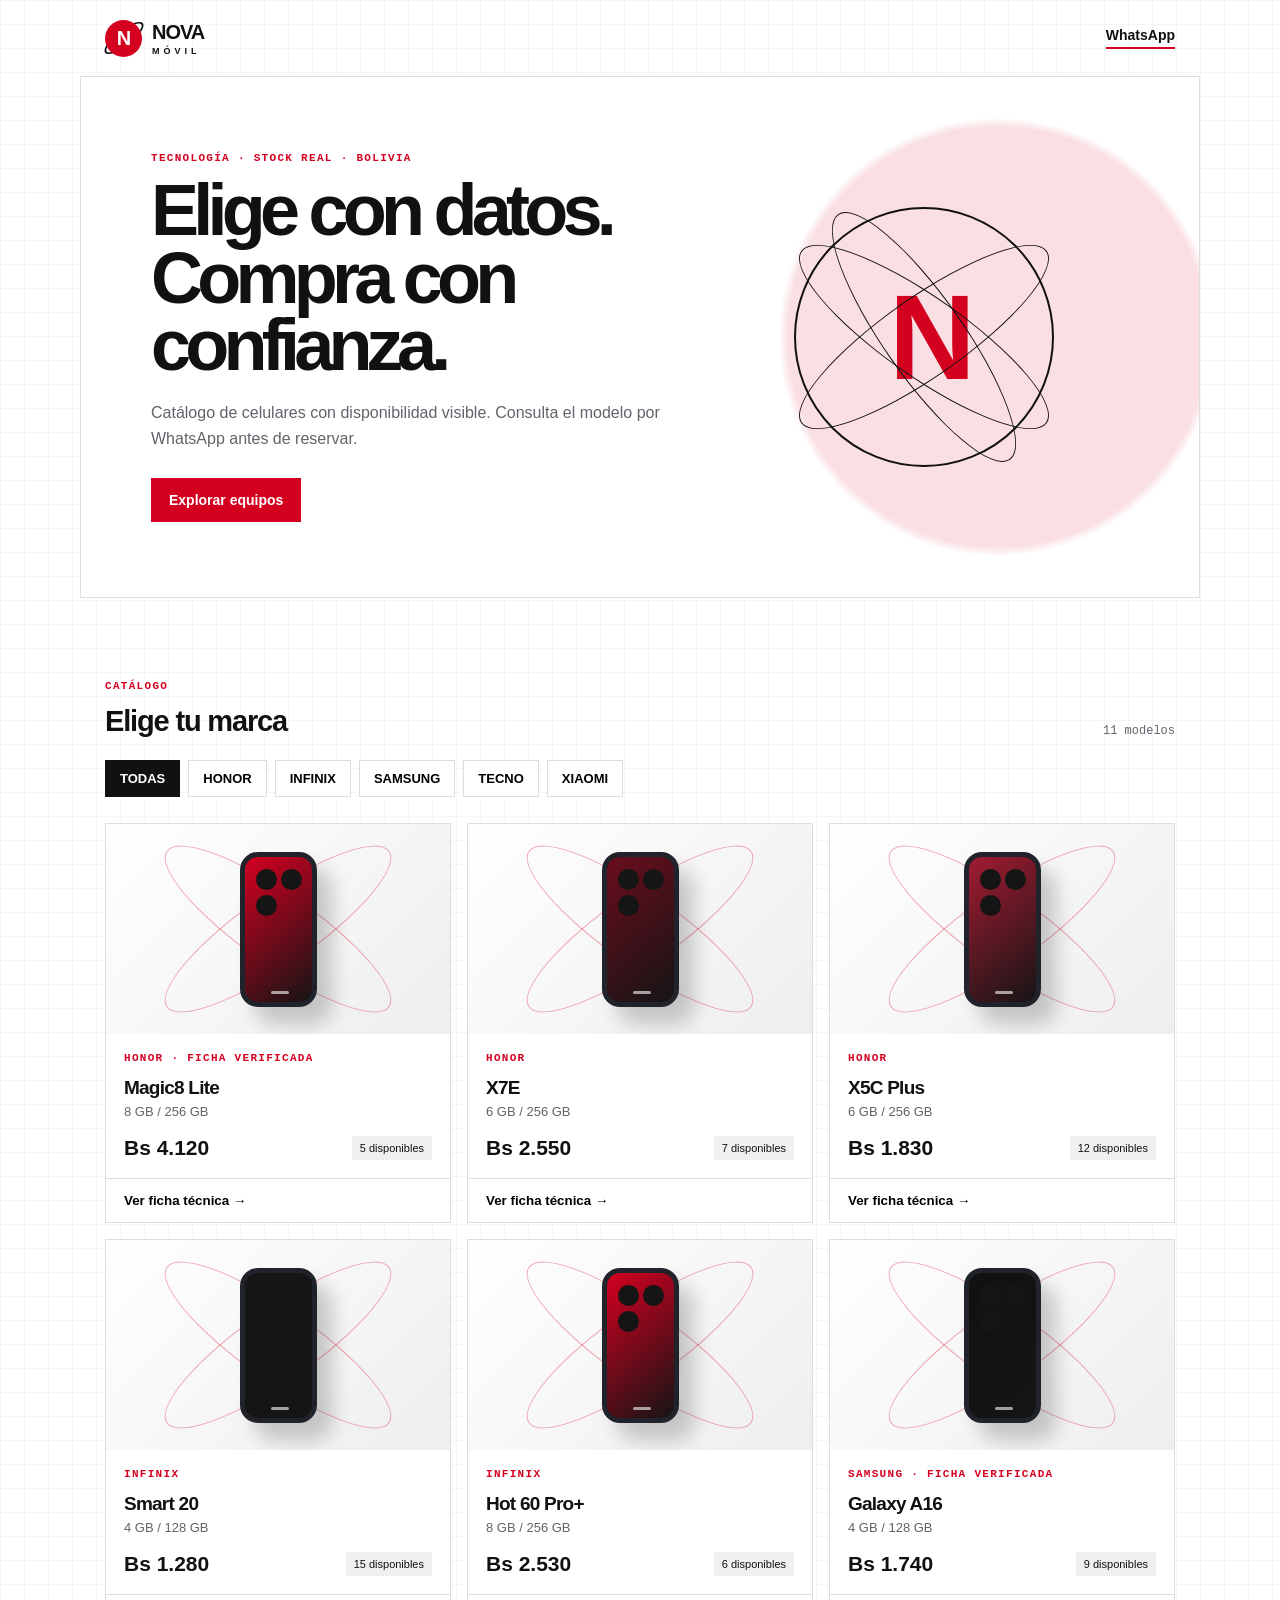
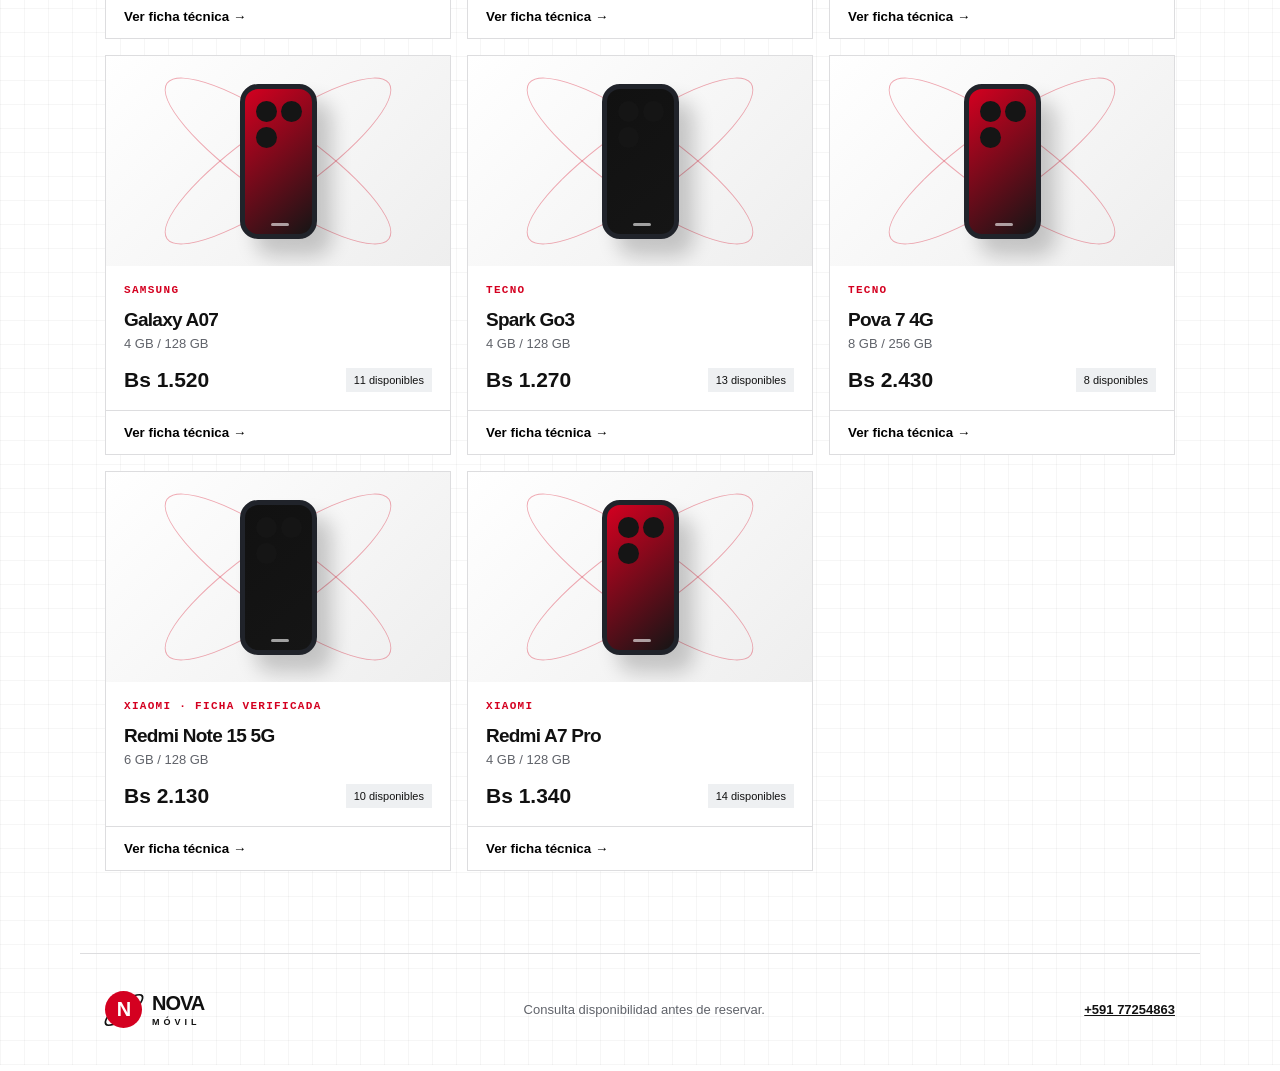
==== index.html @ 31863887 "Add files via upload" ====
<!doctype html>
<html lang="es">
<head>
  <meta charset="utf-8"><meta name="viewport" content="width=device-width,initial-scale=1">
  <title>NOVA MÓVIL | Tecnología medida al detalle</title>
  <meta name="description" content="Celulares disponibles en NOVA MÓVIL. Consulta stock real por WhatsApp.">
  <link rel="stylesheet" href="styles.css">
</head>
<body>
  <header class="top"><a class="logo" href="#inicio" aria-label="NOVA MÓVIL inicio"><b>N</b><span>NOVA <i>MÓVIL</i></span></a><a class="top-whatsapp" href="https://wa.me/59177254863?text=Hola%2C%20quiero%20consultar%20por%20un%20celular." target="_blank" rel="noopener">WhatsApp</a></header>
  <main id="inicio">
    <section class="hero"><div><p class="eyebrow">TECNOLOGÍA · STOCK REAL · BOLIVIA</p><h1>Elige con datos.<br>Compra con confianza.</h1><p class="lede">Catálogo de celulares con disponibilidad visible. Consulta el modelo por WhatsApp antes de reservar.</p><a class="button red" href="#catalogo">Explorar equipos</a></div><div class="hero-orbit" aria-hidden="true"><span>N</span><i></i><i></i><i></i></div></section>
    <section id="catalogo" class="catalog"><div class="section-head"><div><p class="eyebrow">CATÁLOGO</p><h2>Elige tu marca</h2></div><span id="resultCount"></span></div><nav id="brandTabs" class="brands" aria-label="Marcas disponibles"></nav><div id="products" class="products" aria-live="polite"></div></section>
  </main>
  <dialog id="productDialog"><button class="close" id="closeDialog" aria-label="Cerrar ficha">×</button><div id="dialogContent"></div></dialog>
  <footer><a class="logo" href="#inicio"><b>N</b><span>NOVA <i>MÓVIL</i></span></a><p>Consulta disponibilidad antes de reservar.</p><a href="https://wa.me/59177254863" target="_blank" rel="noopener">+591 77254863</a></footer>
  <script src="app.js"></script>
</body>
</html>
---- styles.css ----
:root{--red:#d40020;--ink:#111;--muted:#60636a;--line:#dddddf;--paper:#f5f5f5}*{box-sizing:border-box}html{scroll-behavior:smooth}body{margin:0;font-family:Arial,Helvetica,sans-serif;color:var(--ink);background:linear-gradient(#00000009 1px,transparent 1px),linear-gradient(90deg,#00000009 1px,transparent 1px),#fff;background-size:24px 24px}.top,main,footer{max-width:1120px;margin:auto}.top{height:76px;display:flex;align-items:center;justify-content:space-between;padding:0 25px}.logo{display:flex;gap:10px;align-items:center;text-decoration:none;color:var(--ink);font-weight:900;letter-spacing:-1px}.logo b{height:37px;width:37px;border-radius:50%;display:grid;place-items:center;background:var(--red);color:#fff;font-size:20px;position:relative}.logo b:after{content:"";position:absolute;width:44px;height:12px;border:2px solid var(--ink);border-radius:50%;transform:rotate(-38deg);z-index:-1}.logo span{font-size:20px}.logo i{display:block;font-size:9px;font-style:normal;letter-spacing:4px;margin-top:2px}.top-whatsapp{color:var(--ink);font-size:14px;font-weight:bold;text-decoration:none;border-bottom:2px solid var(--red);padding-bottom:4px}.hero{min-height:465px;padding:75px 70px;display:grid;grid-template-columns:1fr .72fr;align-items:center;overflow:hidden;background:radial-gradient(circle at 82% 50%,#d4002020 0 22%,transparent 23%),#fff;border:1px solid var(--line)}.eyebrow{font:700 11px monospace;letter-spacing:1.3px;color:var(--red);margin:0 0 13px}h1{font-size:clamp(39px,6vw,72px);letter-spacing:-.08em;line-height:.94;margin:0 0 20px}h2{font-size:29px;letter-spacing:-.04em;margin:0}.lede{max-width:520px;line-height:1.6;color:var(--muted);margin:0 0 27px}.button{display:inline-block;border:0;padding:14px 18px;text-decoration:none;font-size:14px;font-weight:800}.red{background:var(--red);color:#fff}.hero-orbit{height:260px;width:260px;margin:auto;border:2px solid #111;border-radius:50%;display:grid;place-items:center;position:relative}.hero-orbit span{font-size:120px;color:var(--red);font-weight:900;letter-spacing:-16px}.hero-orbit i{position:absolute;border:1px solid #111;border-radius:50%;width:300px;height:80px;transform:rotate(-35deg)}.hero-orbit i:nth-of-type(2){transform:rotate(35deg)}.hero-orbit i:nth-of-type(3){width:80px;height:300px}.catalog{padding:82px 25px}.section-head{display:flex;justify-content:space-between;align-items:end;margin-bottom:22px}.section-head span{font:12px monospace;color:var(--muted)}.brands{display:flex;flex-wrap:wrap;gap:8px;margin-bottom:26px}.brand{background:#fff;border:1px solid var(--line);padding:10px 14px;font-size:13px;font-weight:bold;cursor:pointer}.brand.active{background:#111;color:#fff;border-color:#111}.products{display:grid;grid-template-columns:repeat(3,1fr);gap:16px}.product{background:#fff;border:1px solid var(--line);display:flex;flex-direction:column}.phone-stage{height:210px;display:grid;place-items:center;background:linear-gradient(135deg,#fff,#eeeeee);position:relative;overflow:hidden}.phone-stage:before,.phone-stage:after{content:"";position:absolute;border:1px solid #d4002055;border-radius:50%;width:270px;height:70px;transform:rotate(-35deg)}.phone-stage:after{transform:rotate(35deg)}.phone{width:77px;height:155px;border:5px solid #20232a;border-radius:18px;background:linear-gradient(140deg,var(--a),#151515);z-index:1;box-shadow:15px 17px 20px #0003;position:relative}.phone:before{content:"";position:absolute;width:21px;height:21px;border-radius:50%;background:#151515;top:12px;left:11px;box-shadow:25px 0 #151515,0 26px #151515}.phone:after{content:"";position:absolute;bottom:8px;left:26px;width:18px;height:3px;border-radius:2px;background:#ffffff99}.product-info{padding:18px}.product-info h3{margin:5px 0;font-size:19px;letter-spacing:-.04em}.memory{font-size:13px;color:var(--muted);margin:0 0 17px}.price-stock{display:flex;align-items:center;justify-content:space-between;gap:10px}.price{font-size:21px;font-weight:900}.stock{font-size:11px;background:#eef0f2;padding:6px 8px}.stock.low{background:#ffe6e9;color:#a7001a}.stock.out{background:#111;color:#fff}.view{margin-top:auto;width:100%;background:#fff;border:0;border-top:1px solid var(--line);padding:14px 18px;text-align:left;font-weight:bold;cursor:pointer}.view:hover{background:#111;color:#fff}dialog{border:0;padding:0;max-width:780px;width:calc(100% - 32px);box-shadow:0 22px 70px #0006}dialog::backdrop{background:#0009}.close{position:absolute;right:12px;top:10px;border:0;background:#fff;font-size:28px;cursor:pointer;z-index:2}.detail{display:grid;grid-template-columns:.8fr 1.2fr}.detail-visual{min-height:460px;display:grid;place-items:center;background:linear-gradient(145deg,#171717,#4a101a);overflow:hidden}.detail-visual .phone{transform:scale(1.7)}.detail-copy{padding:42px}.detail-copy h2{font-size:39px;margin:5px 0 5px}.detail-copy .price{font-size:29px;margin:22px 0}.spec-grid{display:grid;grid-template-columns:1fr 1fr;gap:8px;margin:20px 0}.spec-grid div{background:var(--paper);border-left:3px solid var(--red);padding:10px}.spec-grid small{display:block;color:var(--muted);font:10px monospace;text-transform:uppercase;margin-bottom:4px}.spec-grid b{font-size:13px;line-height:1.25}.highlight{font-size:13px;border-left:3px solid var(--red);padding-left:10px;line-height:1.5}.notice{font-size:12px;color:#8e0016;line-height:1.5}.disabled{background:#bbb!important;pointer-events:none}footer{padding:35px 25px;display:flex;align-items:center;justify-content:space-between;border-top:1px solid var(--line);font-size:13px}footer p{color:var(--muted)}footer>a:last-child{color:var(--ink);font-weight:bold}@media(max-width:750px){.hero{padding:55px 25px;grid-template-columns:1fr;gap:48px}.hero-orbit{height:185px;width:185px}.hero-orbit span{font-size:84px}.hero-orbit i{width:220px}.hero-orbit i:nth-of-type(3){height:220px;width:60px}.products{grid-template-columns:1fr 1fr}.detail{grid-template-columns:1fr}.detail-visual{min-height:290px}.detail-copy{padding:27px}.detail-visual .phone{transform:scale(1.15)}}@media(max-width:430px){.products{grid-template-columns:1fr}.top{padding:0 16px}.top-whatsapp{font-size:12px}.catalog{padding:55px 16px}.spec-grid{grid-template-columns:1fr}footer{align-items:flex-start;gap:20px;flex-direction:column}}
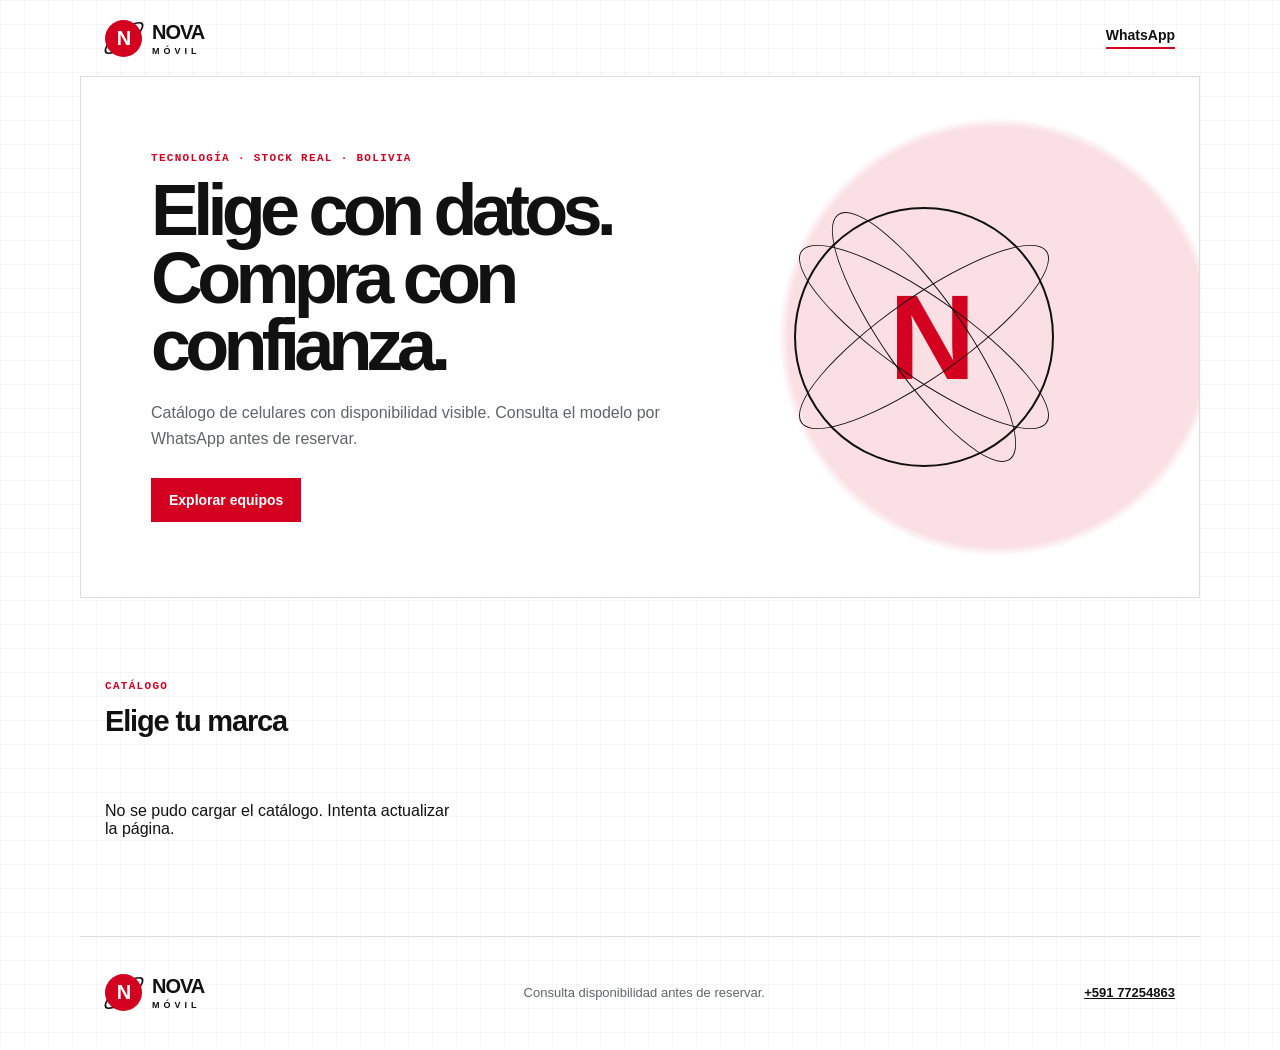
==== commit 0cb3e073: "Add files via upload" ====
--- a/index.html
+++ b/index.html
@@ -5,6 +5,7 @@
   <title>NOVA MÓVIL | Tecnología medida al detalle</title>
   <meta name="description" content="Celulares disponibles en NOVA MÓVIL. Consulta stock real por WhatsApp.">
   <link rel="stylesheet" href="styles.css">
+  <script src="https://identity.netlify.com/v1/netlify-identity-widget.js"></script>
 </head>
 <body>
   <header class="top"><a class="logo" href="#inicio" aria-label="NOVA MÓVIL inicio"><b>N</b><span>NOVA <i>MÓVIL</i></span></a><a class="top-whatsapp" href="https://wa.me/59177254863?text=Hola%2C%20quiero%20consultar%20por%20un%20celular." target="_blank" rel="noopener">WhatsApp</a></header>
@@ -15,5 +16,12 @@
   <dialog id="productDialog"><button class="close" id="closeDialog" aria-label="Cerrar ficha">×</button><div id="dialogContent"></div></dialog>
   <footer><a class="logo" href="#inicio"><b>N</b><span>NOVA <i>MÓVIL</i></span></a><p>Consulta disponibilidad antes de reservar.</p><a href="https://wa.me/59177254863" target="_blank" rel="noopener">+591 77254863</a></footer>
   <script src="app.js"></script>
+  <script>
+    if (window.netlifyIdentity) {
+      window.netlifyIdentity.on('init', function (user) {
+        if (!user) window.netlifyIdentity.on('login', function () { document.location.href = '/admin/'; });
+      });
+    }
+  </script>
 </body>
 </html>
--- a/styles.css
+++ b/styles.css
@@ -1 +1,2 @@
 :root{--red:#d40020;--ink:#111;--muted:#60636a;--line:#dddddf;--paper:#f5f5f5}*{box-sizing:border-box}html{scroll-behavior:smooth}body{margin:0;font-family:Arial,Helvetica,sans-serif;color:var(--ink);background:linear-gradient(#00000009 1px,transparent 1px),linear-gradient(90deg,#00000009 1px,transparent 1px),#fff;background-size:24px 24px}.top,main,footer{max-width:1120px;margin:auto}.top{height:76px;display:flex;align-items:center;justify-content:space-between;padding:0 25px}.logo{display:flex;gap:10px;align-items:center;text-decoration:none;color:var(--ink);font-weight:900;letter-spacing:-1px}.logo b{height:37px;width:37px;border-radius:50%;display:grid;place-items:center;background:var(--red);color:#fff;font-size:20px;position:relative}.logo b:after{content:"";position:absolute;width:44px;height:12px;border:2px solid var(--ink);border-radius:50%;transform:rotate(-38deg);z-index:-1}.logo span{font-size:20px}.logo i{display:block;font-size:9px;font-style:normal;letter-spacing:4px;margin-top:2px}.top-whatsapp{color:var(--ink);font-size:14px;font-weight:bold;text-decoration:none;border-bottom:2px solid var(--red);padding-bottom:4px}.hero{min-height:465px;padding:75px 70px;display:grid;grid-template-columns:1fr .72fr;align-items:center;overflow:hidden;background:radial-gradient(circle at 82% 50%,#d4002020 0 22%,transparent 23%),#fff;border:1px solid var(--line)}.eyebrow{font:700 11px monospace;letter-spacing:1.3px;color:var(--red);margin:0 0 13px}h1{font-size:clamp(39px,6vw,72px);letter-spacing:-.08em;line-height:.94;margin:0 0 20px}h2{font-size:29px;letter-spacing:-.04em;margin:0}.lede{max-width:520px;line-height:1.6;color:var(--muted);margin:0 0 27px}.button{display:inline-block;border:0;padding:14px 18px;text-decoration:none;font-size:14px;font-weight:800}.red{background:var(--red);color:#fff}.hero-orbit{height:260px;width:260px;margin:auto;border:2px solid #111;border-radius:50%;display:grid;place-items:center;position:relative}.hero-orbit span{font-size:120px;color:var(--red);font-weight:900;letter-spacing:-16px}.hero-orbit i{position:absolute;border:1px solid #111;border-radius:50%;width:300px;height:80px;transform:rotate(-35deg)}.hero-orbit i:nth-of-type(2){transform:rotate(35deg)}.hero-orbit i:nth-of-type(3){width:80px;height:300px}.catalog{padding:82px 25px}.section-head{display:flex;justify-content:space-between;align-items:end;margin-bottom:22px}.section-head span{font:12px monospace;color:var(--muted)}.brands{display:flex;flex-wrap:wrap;gap:8px;margin-bottom:26px}.brand{background:#fff;border:1px solid var(--line);padding:10px 14px;font-size:13px;font-weight:bold;cursor:pointer}.brand.active{background:#111;color:#fff;border-color:#111}.products{display:grid;grid-template-columns:repeat(3,1fr);gap:16px}.product{background:#fff;border:1px solid var(--line);display:flex;flex-direction:column}.phone-stage{height:210px;display:grid;place-items:center;background:linear-gradient(135deg,#fff,#eeeeee);position:relative;overflow:hidden}.phone-stage:before,.phone-stage:after{content:"";position:absolute;border:1px solid #d4002055;border-radius:50%;width:270px;height:70px;transform:rotate(-35deg)}.phone-stage:after{transform:rotate(35deg)}.phone{width:77px;height:155px;border:5px solid #20232a;border-radius:18px;background:linear-gradient(140deg,var(--a),#151515);z-index:1;box-shadow:15px 17px 20px #0003;position:relative}.phone:before{content:"";position:absolute;width:21px;height:21px;border-radius:50%;background:#151515;top:12px;left:11px;box-shadow:25px 0 #151515,0 26px #151515}.phone:after{content:"";position:absolute;bottom:8px;left:26px;width:18px;height:3px;border-radius:2px;background:#ffffff99}.product-info{padding:18px}.product-info h3{margin:5px 0;font-size:19px;letter-spacing:-.04em}.memory{font-size:13px;color:var(--muted);margin:0 0 17px}.price-stock{display:flex;align-items:center;justify-content:space-between;gap:10px}.price{font-size:21px;font-weight:900}.stock{font-size:11px;background:#eef0f2;padding:6px 8px}.stock.low{background:#ffe6e9;color:#a7001a}.stock.out{background:#111;color:#fff}.view{margin-top:auto;width:100%;background:#fff;border:0;border-top:1px solid var(--line);padding:14px 18px;text-align:left;font-weight:bold;cursor:pointer}.view:hover{background:#111;color:#fff}dialog{border:0;padding:0;max-width:780px;width:calc(100% - 32px);box-shadow:0 22px 70px #0006}dialog::backdrop{background:#0009}.close{position:absolute;right:12px;top:10px;border:0;background:#fff;font-size:28px;cursor:pointer;z-index:2}.detail{display:grid;grid-template-columns:.8fr 1.2fr}.detail-visual{min-height:460px;display:grid;place-items:center;background:linear-gradient(145deg,#171717,#4a101a);overflow:hidden}.detail-visual .phone{transform:scale(1.7)}.detail-copy{padding:42px}.detail-copy h2{font-size:39px;margin:5px 0 5px}.detail-copy .price{font-size:29px;margin:22px 0}.spec-grid{display:grid;grid-template-columns:1fr 1fr;gap:8px;margin:20px 0}.spec-grid div{background:var(--paper);border-left:3px solid var(--red);padding:10px}.spec-grid small{display:block;color:var(--muted);font:10px monospace;text-transform:uppercase;margin-bottom:4px}.spec-grid b{font-size:13px;line-height:1.25}.highlight{font-size:13px;border-left:3px solid var(--red);padding-left:10px;line-height:1.5}.notice{font-size:12px;color:#8e0016;line-height:1.5}.disabled{background:#bbb!important;pointer-events:none}footer{padding:35px 25px;display:flex;align-items:center;justify-content:space-between;border-top:1px solid var(--line);font-size:13px}footer p{color:var(--muted)}footer>a:last-child{color:var(--ink);font-weight:bold}@media(max-width:750px){.hero{padding:55px 25px;grid-template-columns:1fr;gap:48px}.hero-orbit{height:185px;width:185px}.hero-orbit span{font-size:84px}.hero-orbit i{width:220px}.hero-orbit i:nth-of-type(3){height:220px;width:60px}.products{grid-template-columns:1fr 1fr}.detail{grid-template-columns:1fr}.detail-visual{min-height:290px}.detail-copy{padding:27px}.detail-visual .phone{transform:scale(1.15)}}@media(max-width:430px){.products{grid-template-columns:1fr}.top{padding:0 16px}.top-whatsapp{font-size:12px}.catalog{padding:55px 16px}.spec-grid{grid-template-columns:1fr}footer{align-items:flex-start;gap:20px;flex-direction:column}}
+.product-image{position:relative;z-index:1;width:100%;height:100%;object-fit:contain;padding:12px}.detail-image{width:100%;height:100%;object-fit:contain;padding:24px}
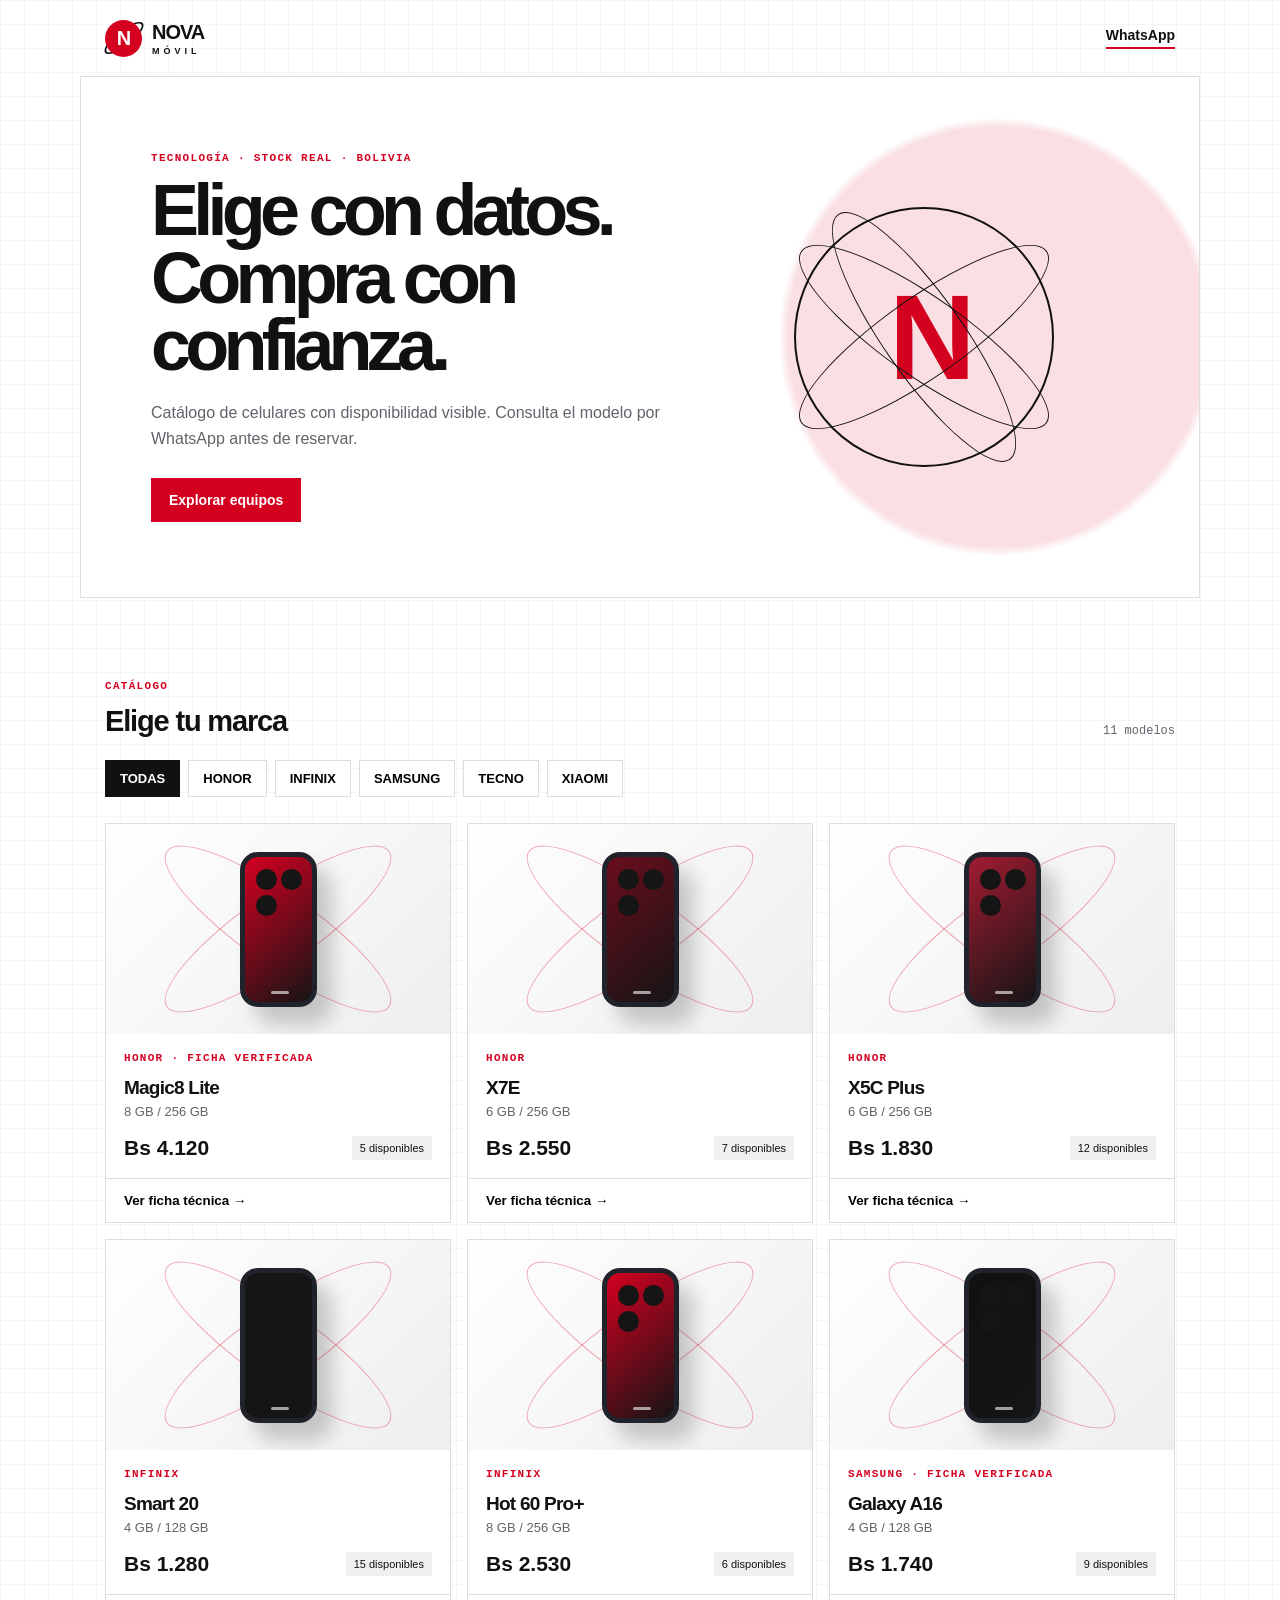
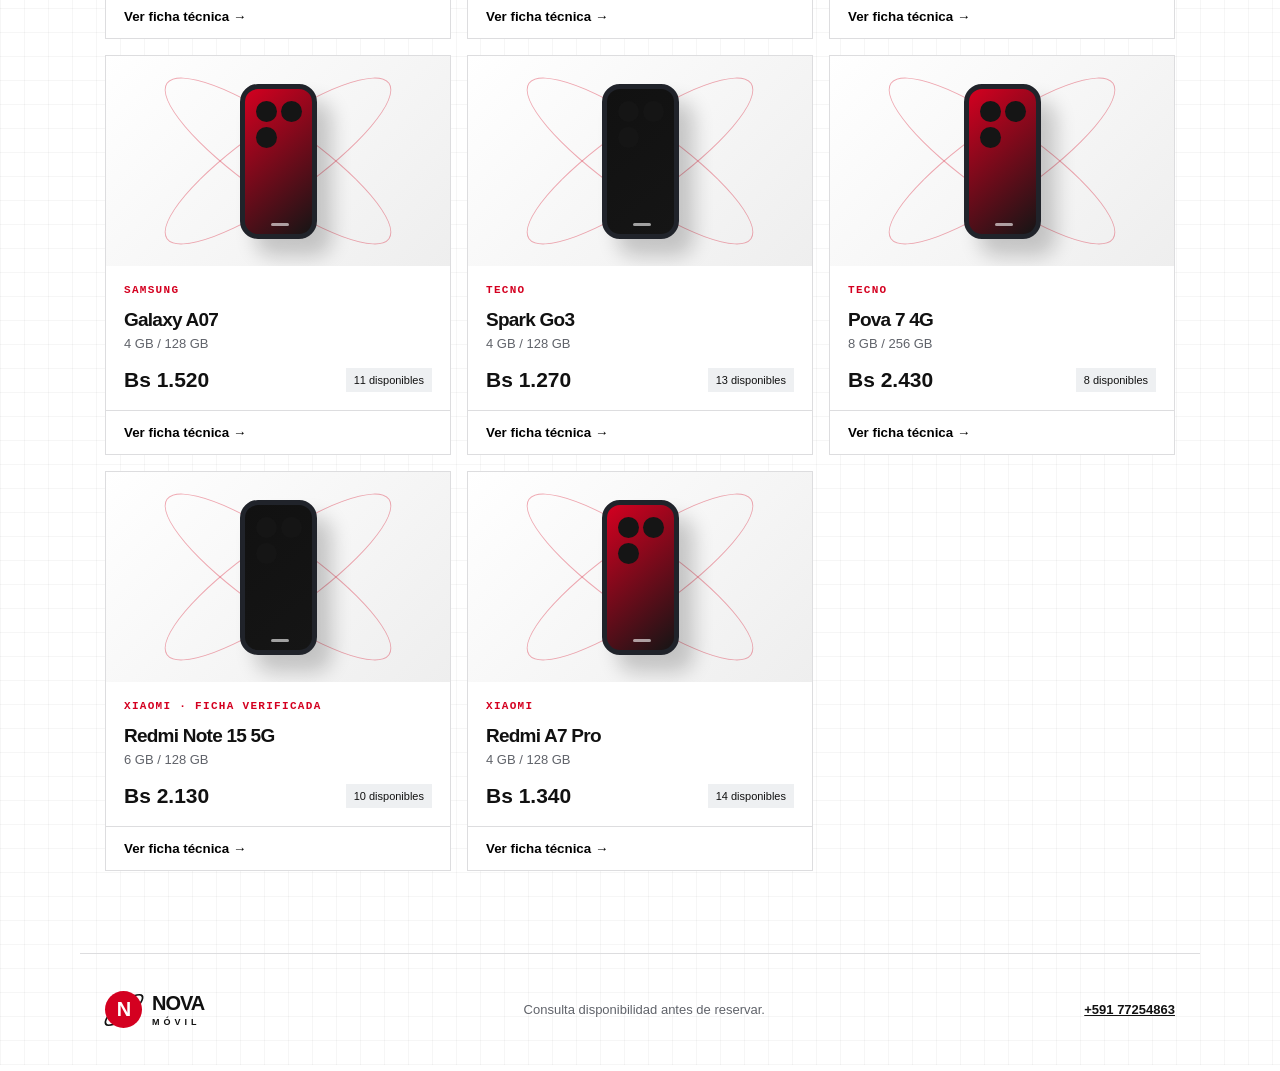
==== commit 40c37c0e: "Add files via upload" ====
--- a/index.html
+++ b/index.html
@@ -15,7 +15,7 @@
   </main>
   <dialog id="productDialog"><button class="close" id="closeDialog" aria-label="Cerrar ficha">×</button><div id="dialogContent"></div></dialog>
   <footer><a class="logo" href="#inicio"><b>N</b><span>NOVA <i>MÓVIL</i></span></a><p>Consulta disponibilidad antes de reservar.</p><a href="https://wa.me/59177254863" target="_blank" rel="noopener">+591 77254863</a></footer>
-  <script src="app.js"></script>
+  <script src="catalog.js"></script><script src="app.js"></script>
   <script>
     if (window.netlifyIdentity) {
       window.netlifyIdentity.on('init', function (user) {
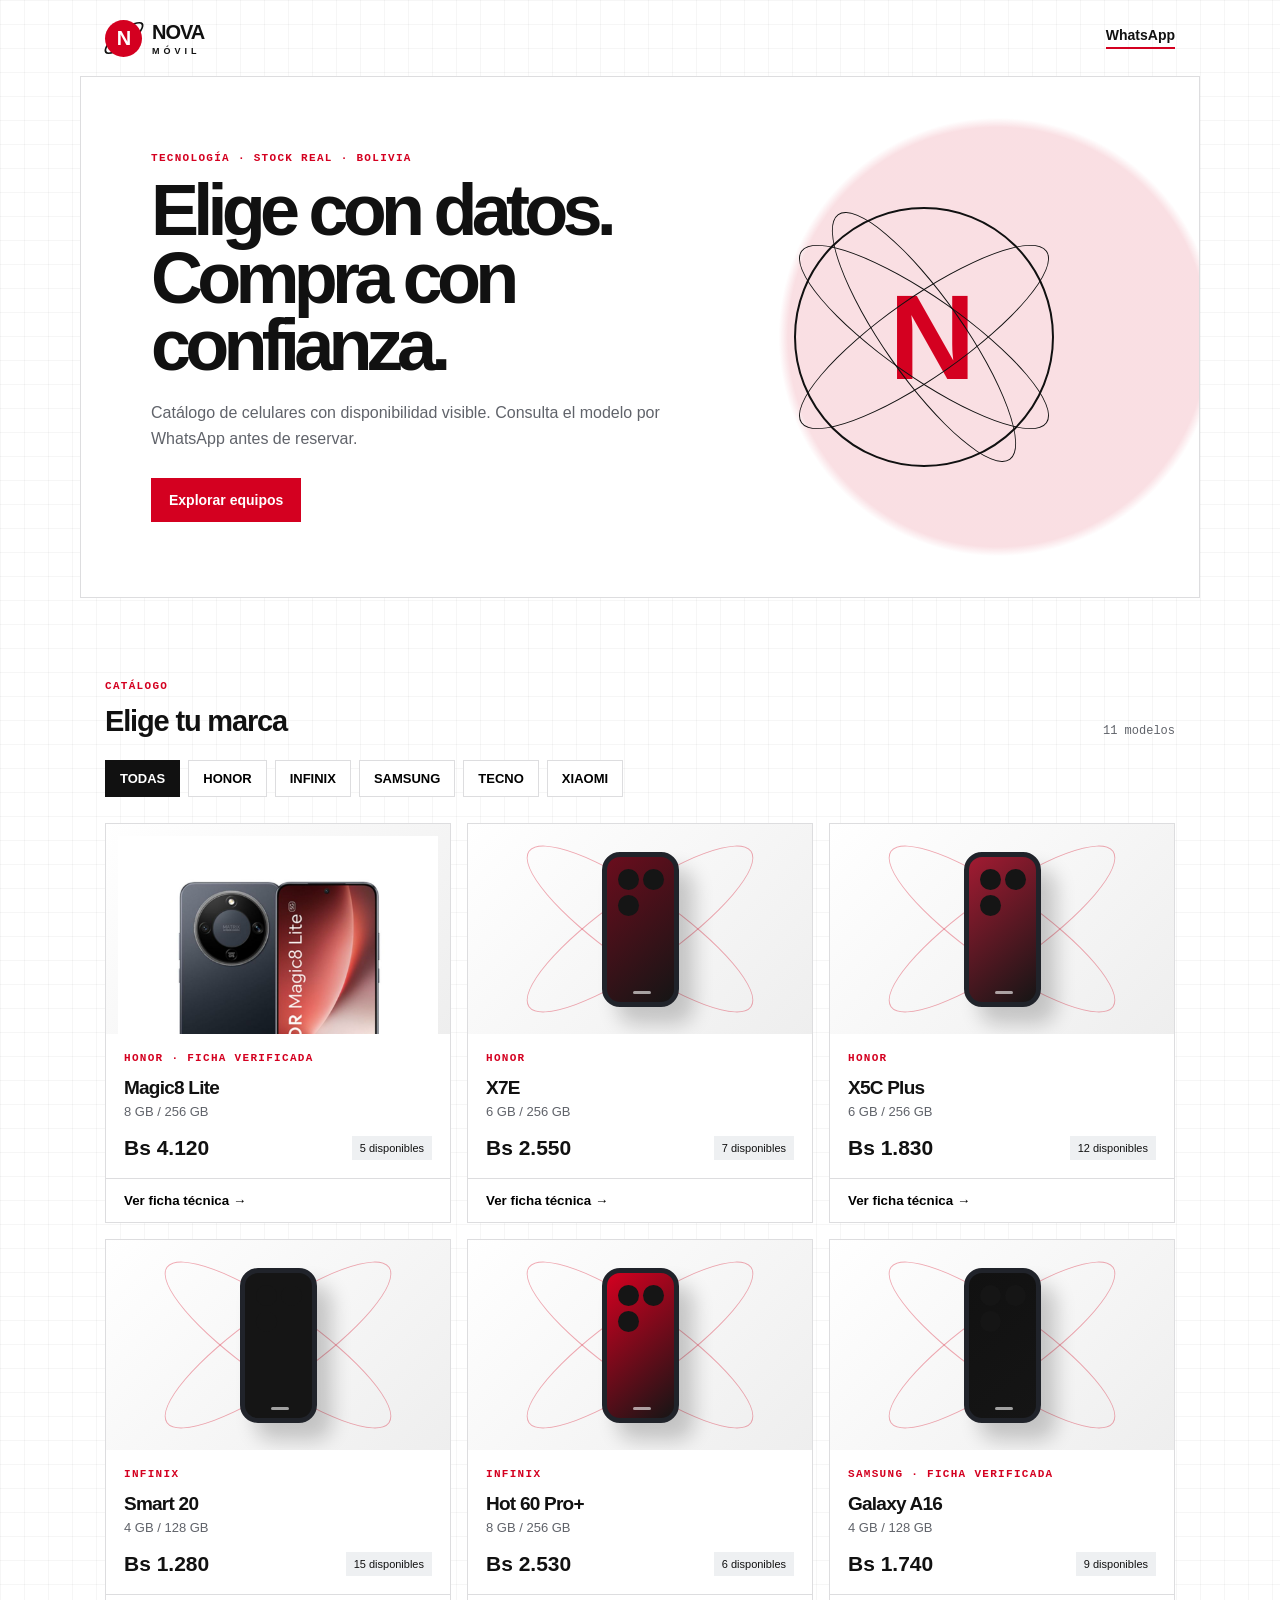
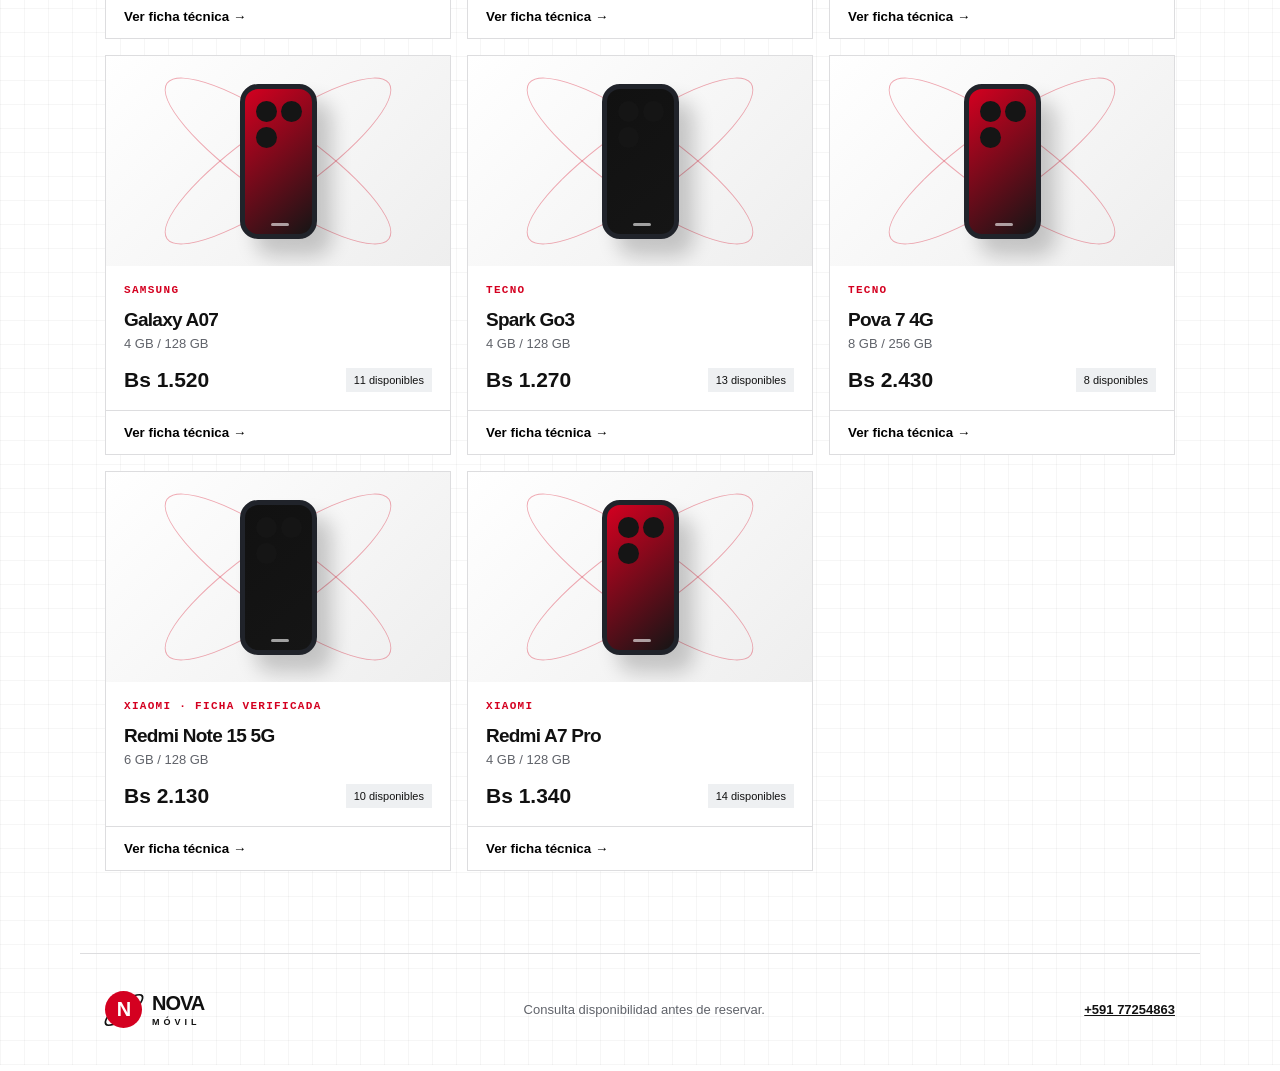
==== commit 0e2d46e9: "Add files via upload" ====
--- a/index.html
+++ b/index.html
@@ -5,7 +5,6 @@
   <title>NOVA MÓVIL | Tecnología medida al detalle</title>
   <meta name="description" content="Celulares disponibles en NOVA MÓVIL. Consulta stock real por WhatsApp.">
   <link rel="stylesheet" href="styles.css">
-  <script src="https://identity.netlify.com/v1/netlify-identity-widget.js"></script>
 </head>
 <body>
   <header class="top"><a class="logo" href="#inicio" aria-label="NOVA MÓVIL inicio"><b>N</b><span>NOVA <i>MÓVIL</i></span></a><a class="top-whatsapp" href="https://wa.me/59177254863?text=Hola%2C%20quiero%20consultar%20por%20un%20celular." target="_blank" rel="noopener">WhatsApp</a></header>
@@ -16,12 +15,5 @@
   <dialog id="productDialog"><button class="close" id="closeDialog" aria-label="Cerrar ficha">×</button><div id="dialogContent"></div></dialog>
   <footer><a class="logo" href="#inicio"><b>N</b><span>NOVA <i>MÓVIL</i></span></a><p>Consulta disponibilidad antes de reservar.</p><a href="https://wa.me/59177254863" target="_blank" rel="noopener">+591 77254863</a></footer>
   <script src="catalog.js"></script><script src="app.js"></script>
-  <script>
-    if (window.netlifyIdentity) {
-      window.netlifyIdentity.on('init', function (user) {
-        if (!user) window.netlifyIdentity.on('login', function () { document.location.href = '/admin/'; });
-      });
-    }
-  </script>
 </body>
 </html>
